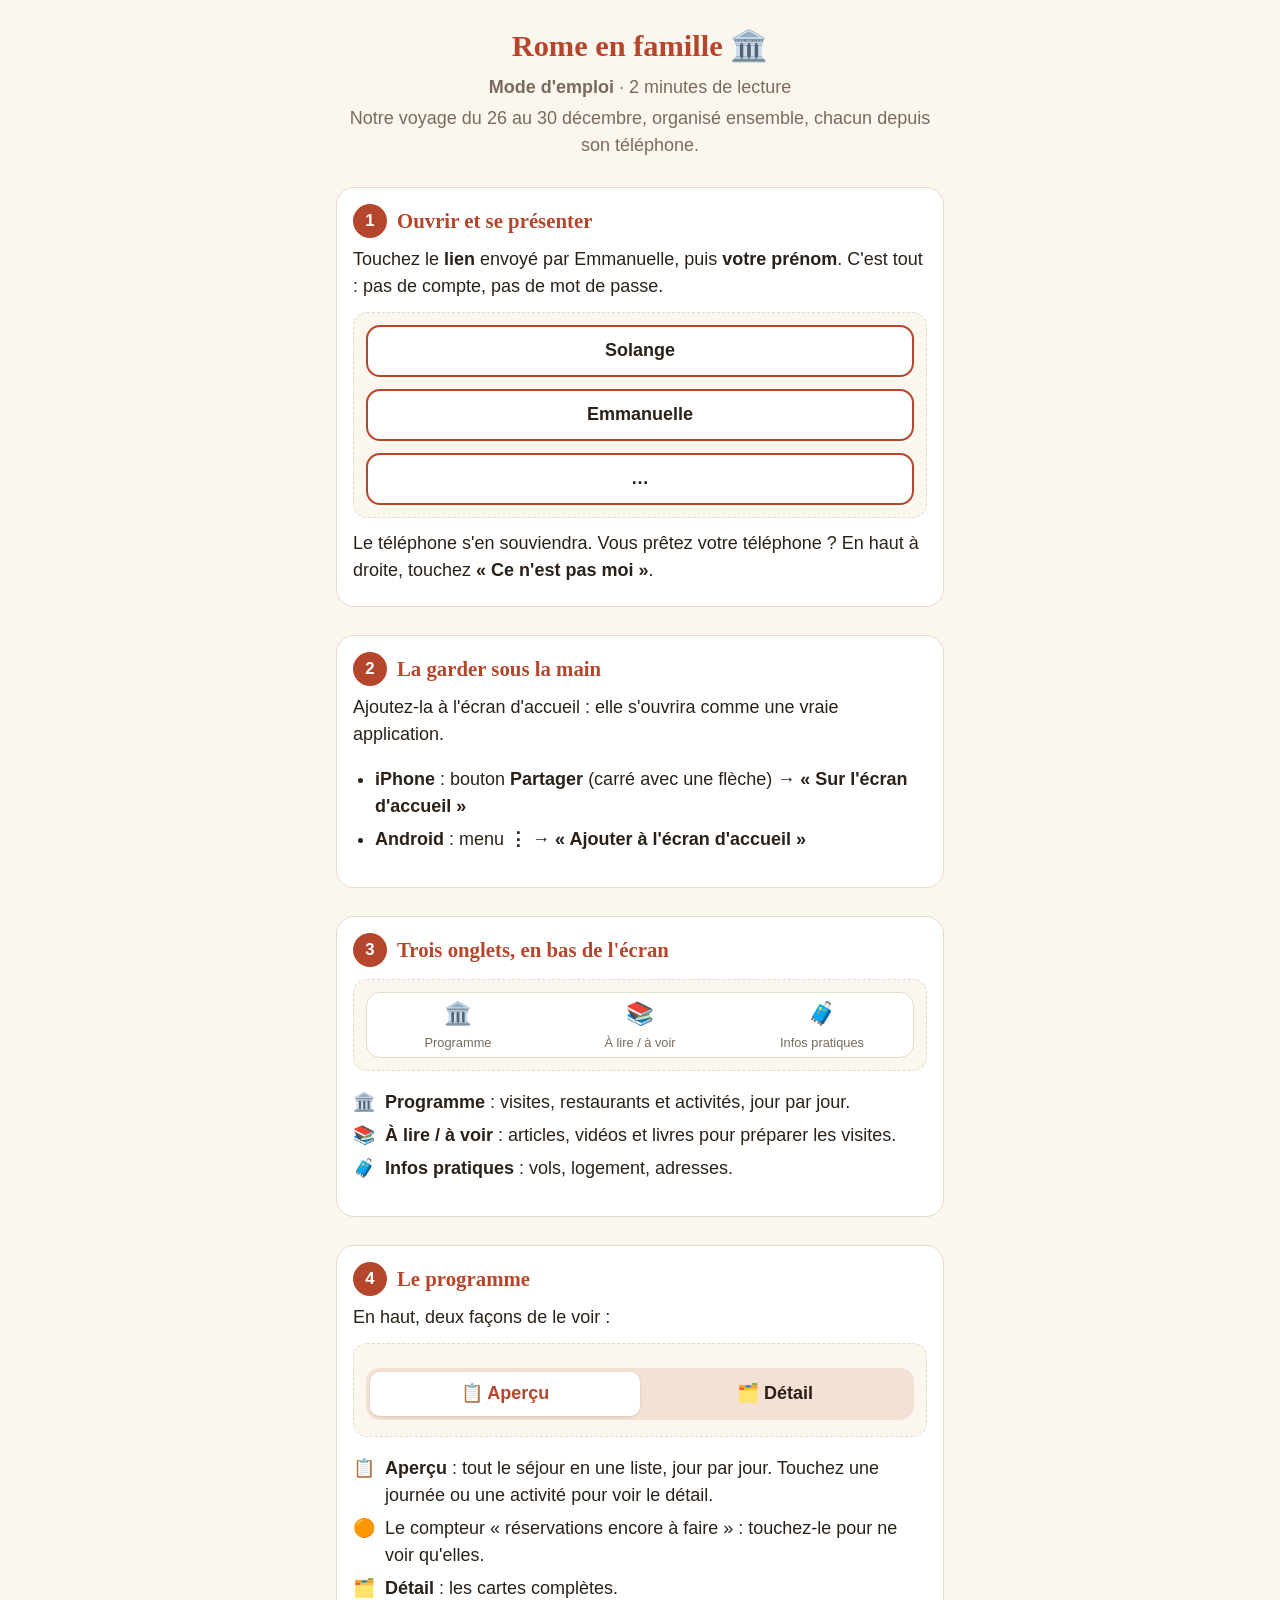
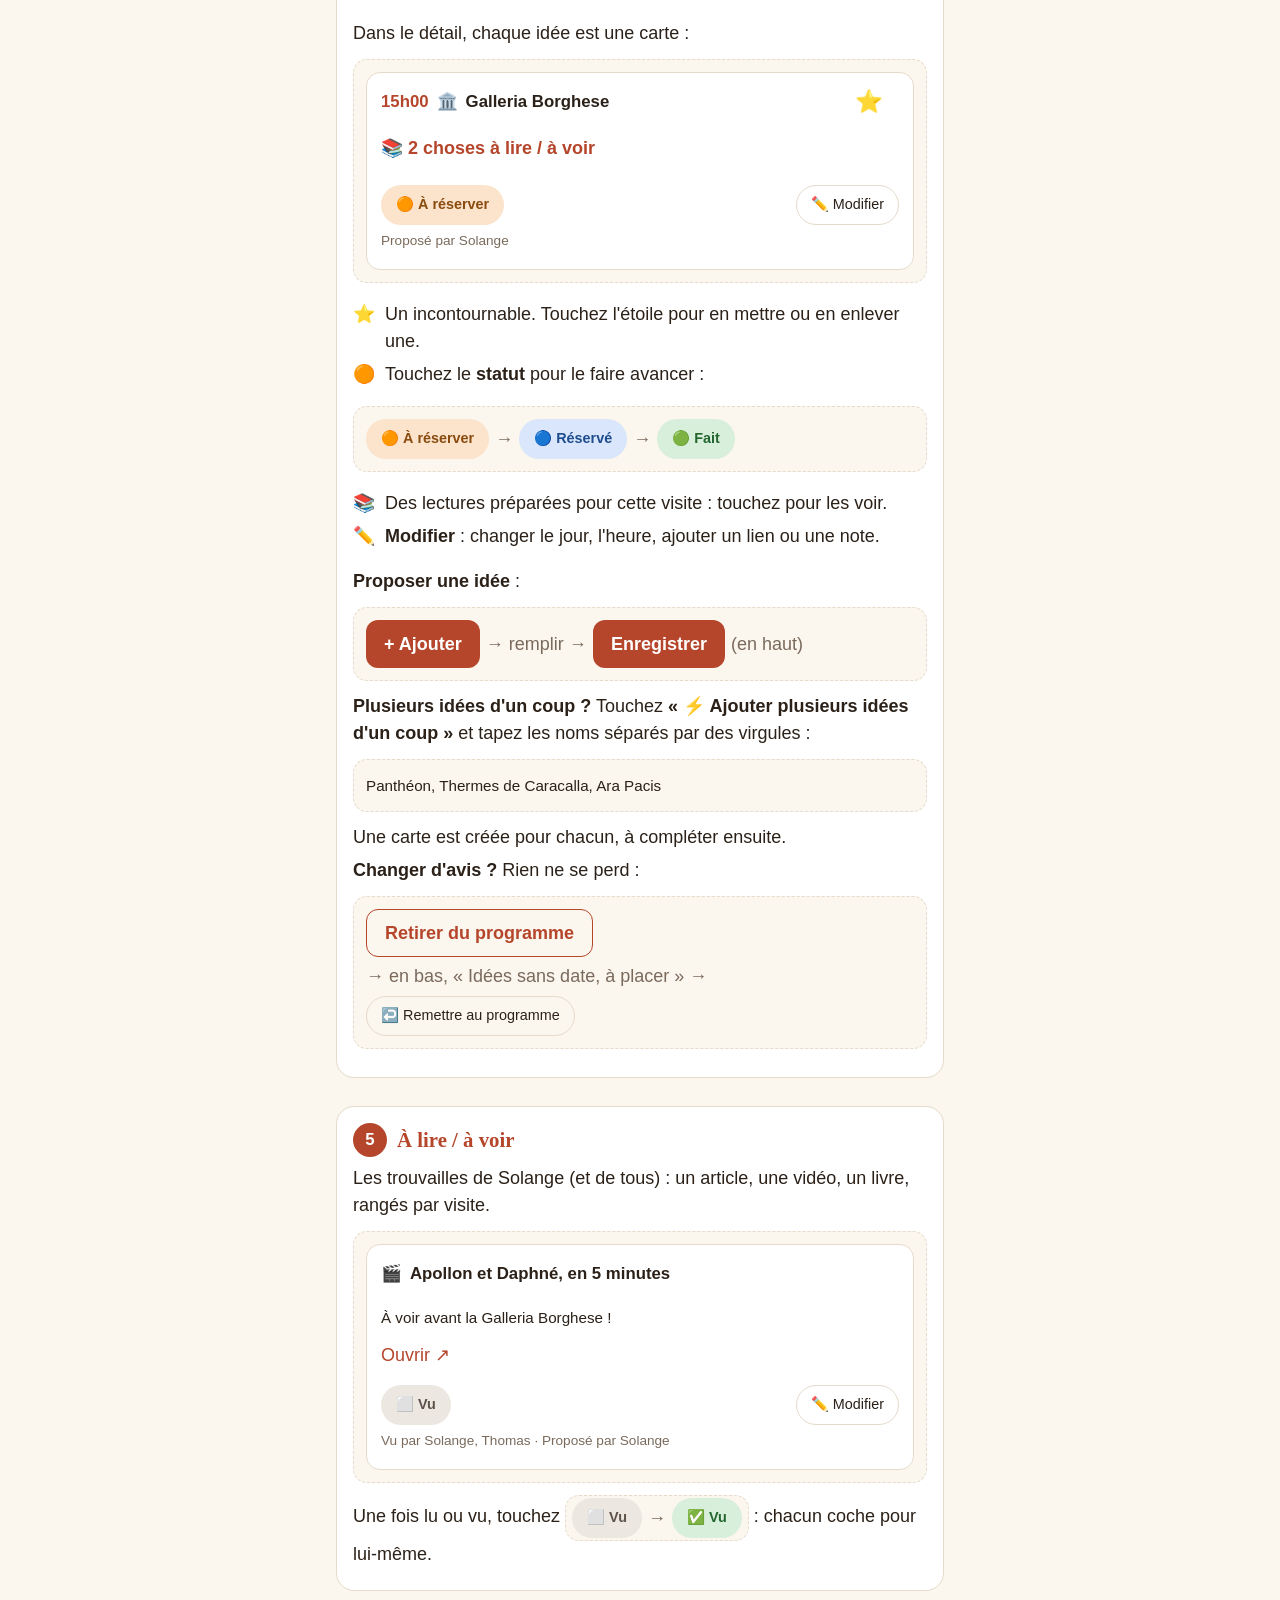
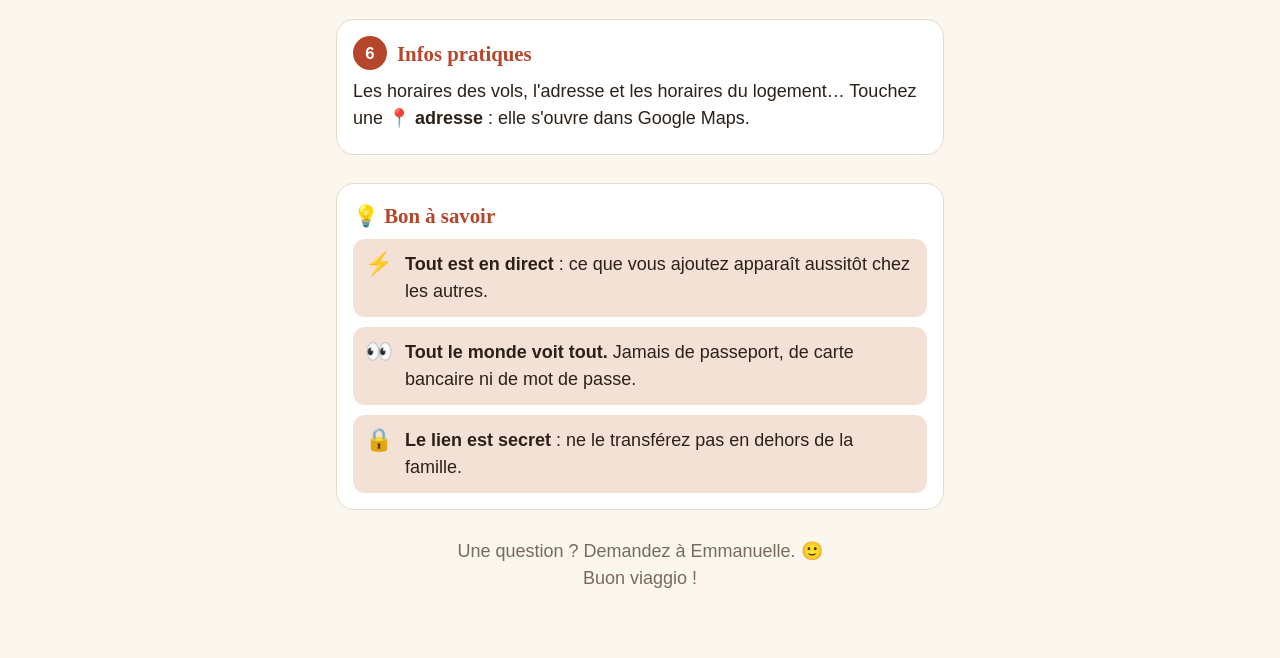
==== guide.html @ 1a5257e3 "Programme : vue « Aperçu du séjour » avec compteur de réservations et accès direct au détail Co-Auth" ====
<!doctype html>
<html lang="fr">
<head>
  <meta charset="utf-8">
  <meta name="viewport" content="width=device-width, initial-scale=1">
  <title>Rome en famille · Mode d'emploi</title>
  <link rel="icon" type="image/png" sizes="32x32" href="favicon-32.png">
  <link rel="stylesheet" href="style.css?v=14">
  <style>
    /* Mise en page propre au mode d'emploi (les cartes et boutons reprennent le style de l'application) */
    .guide {
      max-width: 640px;
      margin: 0 auto;
      padding: 24px 16px 48px;
    }

    .guide-titre {
      text-align: center;
      margin-bottom: 8px;
    }

    .guide-titre h1 {
      margin: 0;
      font-size: 1.9rem;
    }

    .guide-titre p {
      margin: 4px 0;
      color: var(--discret);
    }

    .etape {
      margin-top: 28px;
      padding: 16px;
      border-radius: 18px;
      background: var(--carte);
      border: 1px solid var(--trait);
      break-inside: avoid;
    }

    .etape h2 {
      display: flex;
      align-items: center;
      gap: 10px;
      margin: 0 0 8px;
      font-size: 1.3rem;
    }

    .numero {
      display: inline-flex;
      align-items: center;
      justify-content: center;
      flex: none;
      width: 34px;
      height: 34px;
      border-radius: 50%;
      background: var(--accent);
      color: #fff;
      font-family: -apple-system, BlinkMacSystemFont, "Segoe UI", Roboto, sans-serif;
      font-size: 1.05rem;
    }

    .etape p,
    .etape li {
      margin: 6px 0;
    }

    .etape ul,
    .etape ol {
      padding-left: 22px;
    }

    /* Maquettes : de vrais éléments de l'application, figés */
    .maquette {
      margin: 12px 0;
      padding: 12px;
      border-radius: 14px;
      background: var(--fond);
      border: 1px dashed var(--trait);
      pointer-events: none;
    }

    .maquette .carte {
      margin: 0;
    }

    .maquette .statut,
    .maquette .bouton-modifier,
    .maquette .bouton-principal,
    .maquette .bouton-secondaire,
    .maquette .bouton-danger {
      display: inline-flex;
      align-items: center;
    }

    .maquette .onglets {
      position: static !important;
      border: 1px solid var(--trait);
      border-radius: 14px;
      overflow: hidden;
      padding-bottom: 0;
    }

    .maquette .onglets span[data-onglet] {
      flex: 1;
      display: flex;
      flex-direction: column;
      align-items: center;
      justify-content: center;
      gap: 2px;
      min-height: 64px;
      color: var(--discret);
      font-size: 0.8rem;
      text-align: center;
    }

    .maquette .onglets span[data-onglet] b {
      font-size: 1.4rem;
      font-weight: normal;
    }

    .maquette .boutons-voyageurs {
      margin-top: 0;
    }

    .maquette .boutons-voyageurs span {
      display: flex;
      align-items: center;
      justify-content: center;
      min-height: 52px;
      border: 2px solid var(--accent);
      border-radius: 14px;
      background: var(--carte);
      font-weight: 600;
    }

    .suite {
      display: flex;
      flex-wrap: wrap;
      align-items: center;
      gap: 6px;
    }

    .fleche {
      color: var(--discret);
    }

    .legende {
      list-style: none;
      padding: 0 !important;
    }

    .legende li {
      display: flex;
      gap: 10px;
      align-items: baseline;
    }

    .repere {
      flex: none;
      font-weight: 700;
      color: var(--accent);
    }

    .regles {
      display: grid;
      gap: 10px;
      margin-top: 8px;
    }

    .regle {
      display: flex;
      gap: 12px;
      align-items: flex-start;
      padding: 12px;
      border-radius: 12px;
      background: var(--accent-doux);
    }

    .regle b:first-child {
      font-size: 1.4rem;
      line-height: 1.2;
    }

    .regle p {
      margin: 0;
    }

    .fin {
      margin-top: 28px;
      text-align: center;
      color: var(--discret);
    }

    @media print {
      body {
        font-size: 13pt;
      }

      .guide {
        padding-top: 0;
      }

      .etape {
        margin-top: 16px;
      }
    }
  </style>
</head>
<body>
  <main class="guide">

    <div class="guide-titre">
      <h1>Rome en famille 🏛️</h1>
      <p><strong>Mode d'emploi</strong> · 2 minutes de lecture</p>
      <p>Notre voyage du 26 au 30 décembre, organisé ensemble, chacun depuis son téléphone.</p>
    </div>

    <section class="etape">
      <h2><span class="numero">1</span> Ouvrir et se présenter</h2>
      <p>Touchez le <strong>lien</strong> envoyé par Emmanuelle, puis <strong>votre prénom</strong>. C'est tout : pas de compte, pas de mot de passe.</p>
      <div class="maquette">
        <div class="boutons-voyageurs">
          <span>Solange</span>
          <span>Emmanuelle</span>
          <span>…</span>
        </div>
      </div>
      <p>Le téléphone s'en souviendra. Vous prêtez votre téléphone ? En haut à droite, touchez <strong>« Ce n'est pas moi »</strong>.</p>
    </section>

    <section class="etape">
      <h2><span class="numero">2</span> La garder sous la main</h2>
      <p>Ajoutez-la à l'écran d'accueil : elle s'ouvrira comme une vraie application.</p>
      <ul>
        <li><strong>iPhone</strong> : bouton <strong>Partager</strong> (carré avec une flèche) → <strong>« Sur l'écran d'accueil »</strong></li>
        <li><strong>Android</strong> : menu <strong>⋮</strong> → <strong>« Ajouter à l'écran d'accueil »</strong></li>
      </ul>
    </section>

    <section class="etape">
      <h2><span class="numero">3</span> Trois onglets, en bas de l'écran</h2>
      <div class="maquette">
        <nav class="onglets">
          <span data-onglet><b>🏛️</b>Programme</span>
          <span data-onglet><b>📚</b>À lire / à voir</span>
          <span data-onglet><b>🧳</b>Infos pratiques</span>
        </nav>
      </div>
      <ul class="legende">
        <li><span class="repere">🏛️</span><span><strong>Programme</strong> : visites, restaurants et activités, jour par jour.</span></li>
        <li><span class="repere">📚</span><span><strong>À lire / à voir</strong> : articles, vidéos et livres pour préparer les visites.</span></li>
        <li><span class="repere">🧳</span><span><strong>Infos pratiques</strong> : vols, logement, adresses.</span></li>
      </ul>
    </section>

    <section class="etape">
      <h2><span class="numero">4</span> Le programme</h2>
      <p>En haut, deux façons de le voir :</p>
      <div class="maquette">
        <div class="vues"><button type="button" aria-pressed="true">📋 Aperçu</button><button type="button">🗂️ Détail</button></div>
      </div>
      <ul class="legende">
        <li><span class="repere">📋</span><span><strong>Aperçu</strong> : tout le séjour en une liste, jour par jour. Touchez une journée ou une activité pour voir le détail.</span></li>
        <li><span class="repere">🟠</span><span>Le compteur « réservations encore à faire » : touchez-le pour ne voir qu'elles.</span></li>
        <li><span class="repere">🗂️</span><span><strong>Détail</strong> : les cartes complètes.</span></li>
      </ul>
      <p>Dans le détail, chaque idée est une carte :</p>
      <div class="maquette">
        <article class="carte">
          <div class="carte-haut">
            <span class="carte-titre"><span class="heure">15h00</span><span class="icone">🏛️</span><span>Galleria Borghese</span></span>
            <span class="etoile active">⭐</span>
          </div>
          <span class="lien-ressources">📚 2 choses à lire / à voir</span>
          <div class="carte-bas">
            <span class="statut statut-a_reserver">🟠 À réserver</span>
            <span class="bouton-modifier">✏️ Modifier</span>
          </div>
          <p class="discret auteur">Proposé par Solange</p>
        </article>
      </div>
      <ul class="legende">
        <li><span class="repere">⭐</span><span>Un incontournable. Touchez l'étoile pour en mettre ou en enlever une.</span></li>
        <li><span class="repere">🟠</span><span>Touchez le <strong>statut</strong> pour le faire avancer :</span></li>
      </ul>
      <div class="maquette suite">
        <span class="statut statut-a_reserver">🟠 À réserver</span><span class="fleche">→</span>
        <span class="statut statut-reserve">🔵 Réservé</span><span class="fleche">→</span>
        <span class="statut statut-fait">🟢 Fait</span>
      </div>
      <ul class="legende">
        <li><span class="repere">📚</span><span>Des lectures préparées pour cette visite : touchez pour les voir.</span></li>
        <li><span class="repere">✏️</span><span><strong>Modifier</strong> : changer le jour, l'heure, ajouter un lien ou une note.</span></li>
      </ul>

      <p><strong>Proposer une idée</strong> :</p>
      <div class="maquette suite">
        <span class="bouton-principal">+ Ajouter</span><span class="fleche">→ remplir →</span>
        <span class="bouton-principal">Enregistrer</span><span class="fleche">(en haut)</span>
      </div>

      <p><strong>Plusieurs idées d'un coup ?</strong> Touchez <strong>« ⚡ Ajouter plusieurs idées d'un coup »</strong> et tapez les noms séparés par des virgules :</p>
      <div class="maquette">
        <span class="note">Panthéon, Thermes de Caracalla, Ara Pacis</span>
      </div>
      <p>Une carte est créée pour chacun, à compléter ensuite.</p>

      <p><strong>Changer d'avis ?</strong> Rien ne se perd :</p>
      <div class="maquette suite">
        <span class="bouton-danger">Retirer du programme</span><span class="fleche">→ en bas, « Idées sans date, à placer » →</span>
        <span class="bouton-modifier">↩️ Remettre au programme</span>
      </div>
    </section>

    <section class="etape">
      <h2><span class="numero">5</span> À lire / à voir</h2>
      <p>Les trouvailles de Solange (et de tous) : un article, une vidéo, un livre, rangés par visite.</p>
      <div class="maquette">
        <article class="carte">
          <div class="carte-haut">
            <span class="carte-titre"><span class="icone">🎬</span><span>Apollon et Daphné, en 5 minutes</span></span>
          </div>
          <p class="note">À voir avant la Galleria Borghese !</p>
          <span class="lien-externe">Ouvrir ↗</span>
          <div class="carte-bas">
            <span class="statut statut-libre">⬜ Vu</span>
            <span class="bouton-modifier">✏️ Modifier</span>
          </div>
          <p class="discret auteur">Vu par Solange, Thomas · Proposé par Solange</p>
        </article>
      </div>
      <p>Une fois lu ou vu, touchez <span class="maquette suite" style="display:inline-flex;margin:0;padding:2px 6px"><span class="statut statut-libre">⬜ Vu</span><span class="fleche">→</span><span class="statut statut-fait">✅ Vu</span></span> : chacun coche pour lui-même.</p>
    </section>

    <section class="etape">
      <h2><span class="numero">6</span> Infos pratiques</h2>
      <p>Les horaires des vols, l'adresse et les horaires du logement… Touchez une <strong>📍 adresse</strong> : elle s'ouvre dans Google Maps.</p>
    </section>

    <section class="etape">
      <h2>💡 Bon à savoir</h2>
      <div class="regles">
        <div class="regle"><b>⚡</b><p><strong>Tout est en direct</strong> : ce que vous ajoutez apparaît aussitôt chez les autres.</p></div>
        <div class="regle"><b>👀</b><p><strong>Tout le monde voit tout.</strong> Jamais de passeport, de carte bancaire ni de mot de passe.</p></div>
        <div class="regle"><b>🔒</b><p><strong>Le lien est secret</strong> : ne le transférez pas en dehors de la famille.</p></div>
      </div>
    </section>

    <p class="fin">Une question ? Demandez à Emmanuelle. 🙂<br>Buon viaggio !</p>
  </main>
</body>
</html>
---- style.css ----
:root {
  --fond: #fbf6ee;
  --carte: #ffffff;
  --texte: #2b2118;
  --accent: #b5462b;
  --accent-doux: #f4e1d6;
  --discret: #7a6a5c;
  --trait: #e6dacb;
  --barre: 72px;
}

@media (prefers-color-scheme: dark) {
  :root {
    --fond: #1d1814;
    --carte: #2a231d;
    --texte: #f2e9dd;
    --accent: #e0805f;
    --accent-doux: #43281e;
    --discret: #b3a392;
    --trait: #3d332b;
  }
}

* {
  box-sizing: border-box;
}

[hidden] {
  display: none !important;
}

body {
  margin: 0;
  background: var(--fond);
  color: var(--texte);
  font-family: -apple-system, BlinkMacSystemFont, "Segoe UI", Roboto, sans-serif;
  font-size: 18px;
  line-height: 1.5;
}

h1,
h2,
.titre {
  font-family: Georgia, "Times New Roman", serif;
  color: var(--accent);
}

button {
  font: inherit;
  color: inherit;
  cursor: pointer;
}

/* --- Écrans plein écran : lien incomplet, « Qui êtes-vous ? » --- */

.ecran-plein {
  max-width: 420px;
  margin: 0 auto;
  padding: 64px 16px;
  text-align: center;
}

.ecran-plein h1 {
  font-size: 2rem;
}

.ecran-plein p {
  font-size: 1.2rem;
}

.ecran-plein .aide {
  color: var(--discret);
  font-size: 0.95rem;
}

.boutons-voyageurs {
  display: grid;
  gap: 12px;
  margin-top: 24px;
}

.boutons-voyageurs button {
  min-height: 60px;
  border: 2px solid var(--accent);
  border-radius: 14px;
  background: var(--carte);
  font-size: 1.25rem;
  font-weight: 600;
}

.boutons-voyageurs button:active {
  background: var(--accent-doux);
}

/* --- En-tête --- */

.entete {
  display: flex;
  justify-content: space-between;
  align-items: center;
  gap: 12px;
  padding: 12px 16px;
  padding-top: max(12px, env(safe-area-inset-top));
  border-bottom: 1px solid var(--trait);
}

.entete p {
  margin: 0;
}

.titre {
  font-size: 1.25rem;
  font-weight: bold;
  white-space: nowrap;
}

.dates {
  color: var(--discret);
  font-size: 0.9rem;
}

.moi {
  text-align: right;
  font-size: 0.95rem;
}

.lien {
  min-height: 32px;
  padding: 0;
  border: none;
  background: none;
  color: var(--discret);
  font-size: 0.85rem;
  text-decoration: underline;
}

/* --- Onglets : barre en bas sur téléphone --- */

.onglets {
  position: fixed;
  left: 0;
  right: 0;
  bottom: 0;
  display: flex;
  background: var(--carte);
  border-top: 1px solid var(--trait);
  padding-bottom: env(safe-area-inset-bottom);
  z-index: 10;
}

.onglets button {
  flex: 1;
  display: flex;
  flex-direction: column;
  align-items: center;
  justify-content: center;
  gap: 2px;
  min-height: var(--barre);
  padding: 6px 4px;
  border: none;
  background: none;
  color: var(--discret);
  font-size: 0.8rem;
  line-height: 1.2;
}

.onglets button span {
  font-size: 1.5rem;
}

.onglets button[aria-current="page"] {
  color: var(--accent);
  font-weight: 700;
  box-shadow: inset 0 3px 0 var(--accent);
}

main {
  max-width: 720px;
  margin: 0 auto;
  padding: 16px 16px calc(var(--barre) + 32px);
}

.rubrique h2 {
  margin-top: 8px;
}

.vide {
  color: var(--discret);
  font-style: italic;
}

/* --- Boutons communs --- */

.bouton-principal,
.bouton-secondaire,
.bouton-danger {
  min-height: 48px;
  padding: 0 18px;
  border-radius: 12px;
  font-weight: 600;
}

.bouton-principal {
  border: none;
  background: var(--accent);
  color: #fff;
}

.bouton-secondaire {
  border: 1px solid var(--trait);
  background: var(--carte);
}

.bouton-danger {
  border: 1px solid var(--accent);
  background: none;
  color: var(--accent);
}

.etat.ok {
  padding: 12px;
  border-radius: 12px;
  background: #d8efdc;
  color: #23662f;
  font-weight: 600;
}

@media (prefers-color-scheme: dark) {
  .etat.ok { background: #1f3d25; color: #a4dcae; }
}

.etat.erreur {
  padding: 12px;
  border-radius: 12px;
  background: var(--accent-doux);
  color: var(--accent);
  font-weight: 600;
}

.discret {
  color: var(--discret);
  font-size: 0.85rem;
}

/* --- Programme --- */

.titre-rubrique {
  display: flex;
  justify-content: space-between;
  align-items: center;
  gap: 12px;
}

.titre-jour {
  margin: 28px 0 10px;
  font-size: 1.05rem;
  color: var(--texte);
  border-bottom: 2px solid var(--accent-doux);
  padding-bottom: 4px;
}

.carte {
  margin-bottom: 12px;
  padding: 12px 14px;
  border: 1px solid var(--trait);
  border-radius: 14px;
  background: var(--carte);
}

.carte.non-affectee {
  border-style: dashed;
  background: transparent;
}

.aide-fiche:empty {
  display: none;
}

.aide-fiche {
  margin: 0;
  padding: 10px 12px;
  border-radius: 10px;
  background: var(--accent-doux);
  font-size: 0.95rem;
}

.carte.faite {
  opacity: 0.65;
}

.carte-haut {
  display: flex;
  align-items: flex-start;
  gap: 8px;
}

.carte-titre {
  flex: 1;
  display: flex;
  gap: 8px;
  min-height: 44px;
  padding: 4px 0;
  border: none;
  background: none;
  text-align: left;
  font-weight: 700;
  font-size: 1.05rem;
}

.carte-titre .heure {
  flex: none;
  color: var(--accent);
}

.etoile {
  width: 44px;
  height: 44px;
  flex: none;
  border: none;
  background: none;
  font-size: 1.4rem;
  color: var(--discret);
}

.details {
  margin: 0;
  font-weight: 600;
  color: var(--accent);
}

.note {
  margin: 4px 0 0;
  font-size: 0.95rem;
  white-space: pre-line;
}

.lien-ressources {
  display: block;
  margin-top: 6px;
  min-height: 40px;
  padding: 0;
  border: none;
  background: none;
  color: var(--accent);
  font-weight: 600;
  text-align: left;
}

.lien-externe {
  display: block;
  width: fit-content;
  margin-top: 6px;
  padding: 6px 0;
  color: var(--accent);
}

.carte-bas {
  display: flex;
  flex-wrap: wrap;
  align-items: center;
  justify-content: space-between;
  gap: 8px;
  margin-top: 10px;
}

.bouton-modifier {
  min-height: 40px;
  padding: 0 14px;
  border: 1px solid var(--trait);
  border-radius: 20px;
  background: none;
  font-size: 0.9rem;
}

.auteur {
  margin: 6px 0 0;
}

.statut {
  min-height: 40px;
  padding: 0 14px;
  border-radius: 20px;
  border: 1px solid transparent;
  font-size: 0.9rem;
  font-weight: 600;
}

.statut-a_reserver { background: #fbe3cc; color: #8a4b0f; }
.statut-reserve { background: #d9e6fb; color: #1f4c8f; }
.statut-libre { background: #ece7e1; color: #5d5148; }
.statut-fait { background: #d8efdc; color: #23662f; }

@media (prefers-color-scheme: dark) {
  .statut-a_reserver { background: #4a3017; color: #f6c48f; }
  .statut-reserve { background: #1f3352; color: #a9c6f5; }
  .statut-libre { background: #3a332d; color: #d8cdc1; }
  .statut-fait { background: #1f3d25; color: #a4dcae; }
}

/* --- Programme : Aperçu / Détail --- */

.vues {
  display: flex;
  margin: 12px 0 4px;
  padding: 4px;
  border-radius: 14px;
  background: var(--accent-doux);
}

.vues button {
  flex: 1;
  min-height: 44px;
  border: none;
  border-radius: 10px;
  background: none;
  color: var(--texte);
  font-weight: 600;
}

.vues button[aria-pressed="true"] {
  background: var(--carte);
  color: var(--accent);
  box-shadow: 0 1px 3px rgb(0 0 0 / 0.12);
}

.compteur {
  display: block;
  width: 100%;
  min-height: 48px;
  margin: 12px 0 4px;
  padding: 0 14px;
  border: none;
  border-radius: 12px;
  background: #fbe3cc;
  color: #8a4b0f;
  font-weight: 700;
  text-align: left;
}

.compteur:disabled {
  background: #d8efdc;
  color: #23662f;
}

.compteur.actif {
  background: var(--carte);
  border: 1px solid var(--trait);
  color: var(--texte);
}

@media (prefers-color-scheme: dark) {
  .compteur { background: #4a3017; color: #f6c48f; }
  .compteur:disabled { background: #1f3d25; color: #a4dcae; }
}

.jour-apercu {
  margin-top: 18px;
}

.titre-apercu {
  display: flex;
  justify-content: space-between;
  align-items: center;
  width: 100%;
  min-height: 44px;
  padding: 0 4px;
  border: none;
  border-bottom: 2px solid var(--accent-doux);
  background: none;
  font-weight: 700;
  font-size: 1.05rem;
  text-align: left;
}

.titre-apercu .fleche {
  color: var(--accent);
  font-size: 1.4rem;
}

.titre-apercu.sans-date {
  margin-top: 24px;
  color: var(--discret);
  border-bottom: 1px dashed var(--trait);
}

.liste-apercu {
  list-style: none;
  margin: 4px 0 0;
  padding: 0;
}

.ligne-apercu {
  display: flex;
  align-items: baseline;
  gap: 10px;
  width: 100%;
  min-height: 40px;
  padding: 6px 4px;
  border: none;
  background: none;
  text-align: left;
  font-size: 1rem;
}

.ligne-apercu.faite {
  opacity: 0.5;
}

.heure-apercu {
  flex: none;
  width: 3.2em;
  color: var(--accent);
  font-weight: 600;
  font-variant-numeric: tabular-nums;
}

.nom-apercu {
  flex: 1;
}

.reperes-apercu {
  flex: none;
}

.titre-jour,
.carte {
  scroll-margin-top: 80px;
}

.carte.surlignee {
  animation: surligner 2s ease-out;
}

@keyframes surligner {
  0%, 40% { box-shadow: 0 0 0 3px var(--accent); }
  100% { box-shadow: 0 0 0 3px transparent; }
}

/* --- Fiche (formulaire) --- */

.fiche {
  overflow-y: auto;
  overscroll-behavior: contain;
  width: min(560px, calc(100% - 16px));
  max-height: calc(100% - 32px);
  padding: 0;
  border: none;
  border-radius: 18px;
  background: var(--fond);
  color: var(--texte);
}

.fiche::backdrop {
  background: rgb(0 0 0 / 0.45);
}

.fiche form {
  display: grid;
  gap: 14px;
  padding: 20px 16px;
}

.fiche h2 {
  margin: 0;
}

/* En-tête collant : Annuler / titre / Enregistrer toujours visibles, même clavier ouvert */
.fiche-entete {
  position: sticky;
  top: 0;
  z-index: 1;
  display: flex;
  align-items: center;
  gap: 8px;
  margin: -20px -16px 0;
  padding: 10px 16px;
  padding-top: max(10px, env(safe-area-inset-top));
  background: var(--fond);
  border-bottom: 1px solid var(--trait);
}

.fiche-entete h2 {
  flex: 1;
  font-size: 1rem;
  line-height: 1.2;
  text-align: center;
  outline: none;
}

.fiche-entete button {
  padding: 0 14px;
}

/* Sur téléphone, le formulaire occupe tout l'écran (comme une appli) */
@media (max-width: 767px) {
  .fiche {
    width: 100%;
    max-width: 100%;
    height: 100%;
    max-height: 100%;
    margin: 0;
    border-radius: 0;
  }

  .fiche form {
    padding-bottom: max(32px, env(safe-area-inset-bottom));
  }
}

.fiche label {
  display: grid;
  gap: 4px;
  font-weight: 600;
  font-size: 0.95rem;
}

.fiche input[type="text"],
.fiche input[type="url"],
.fiche input[type="time"],
.fiche select,
.fiche textarea {
  font: inherit;
  font-weight: normal;
  min-height: 48px;
  width: 100%;
  padding: 8px 12px;
  border: 1px solid var(--trait);
  border-radius: 10px;
  background: var(--carte);
  color: var(--texte);
}

.fiche fieldset {
  margin: 0;
  padding: 0;
  border: none;
}

.fiche legend {
  margin-bottom: 4px;
  font-weight: 600;
  font-size: 0.95rem;
}

.choix-type {
  display: flex;
  flex-wrap: wrap;
  gap: 8px;
}

.choix-type label {
  display: block;
}

.choix-type input {
  position: absolute;
  opacity: 0;
}

.choix-type span {
  display: inline-flex;
  align-items: center;
  min-height: 44px;
  padding: 0 14px;
  border: 1px solid var(--trait);
  border-radius: 22px;
  background: var(--carte);
  font-weight: normal;
}

.choix-type input:checked + span {
  border-color: var(--accent);
  background: var(--accent-doux);
  font-weight: 700;
}

.choix-type input:focus-visible + span {
  outline: 2px solid var(--accent);
}

.deux-colonnes {
  display: grid;
  grid-template-columns: 1fr 1fr;
  gap: 12px;
}

.fiche label.case {
  display: flex;
  align-items: center;
  gap: 10px;
  min-height: 44px;
}

.case input {
  width: 22px;
  height: 22px;
}

.actions {
  display: flex;
  gap: 8px;
  flex-wrap: wrap;
}

.actions .espace {
  flex: 1;
}

/* --- Ordinateur : onglets en haut --- */

@media (min-width: 768px) {
  .entete {
    max-width: 720px;
    margin: 0 auto;
    padding: 24px 16px 12px;
    border-bottom: none;
  }

  .onglets {
    position: sticky;
    top: 0;
    bottom: auto;
    justify-content: center;
    border-top: none;
    border-bottom: 1px solid var(--trait);
    padding-bottom: 0;
  }

  .onglets button {
    flex: 0 1 200px;
    flex-direction: row;
    gap: 8px;
    min-height: 56px;
    font-size: 1rem;
  }

  .onglets button span {
    font-size: 1.2rem;
  }

  .onglets button[aria-current="page"] {
    box-shadow: inset 0 -3px 0 var(--accent);
  }

  main {
    padding-bottom: 48px;
  }
}

/* --- Mode d'emploi dans l'application --- */

.fiche-guide {
  height: 90vh;
  display: none;
  flex-direction: column;
  overflow: hidden;
}

.fiche-guide[open] {
  display: flex;
}

.fiche-guide .fiche-entete {
  margin: 0;
}

.fiche-guide .place-bouton {
  width: 80px;
}

.fiche-guide iframe {
  flex: 1;
  width: 100%;
  border: none;
  background: var(--fond);
}

@media (max-width: 767px) {
  .fiche-guide {
    height: 100%;
  }
}
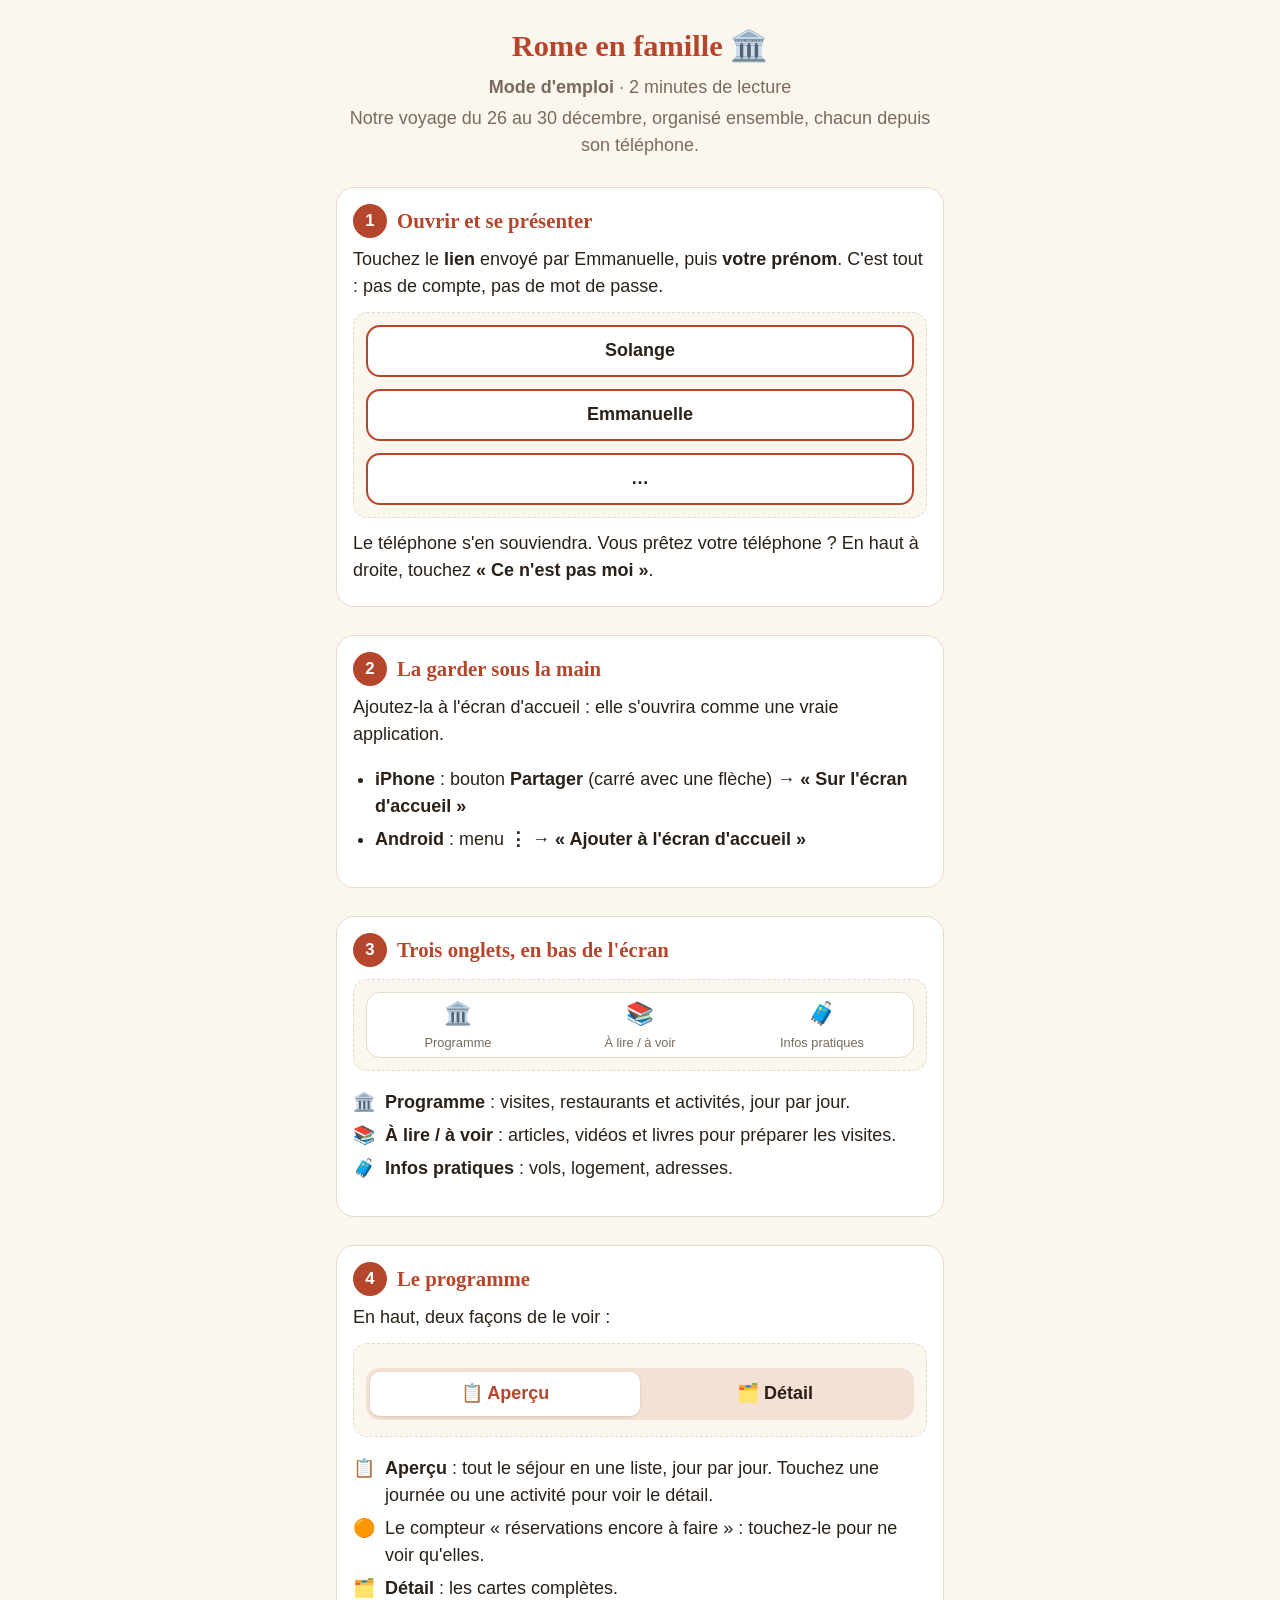
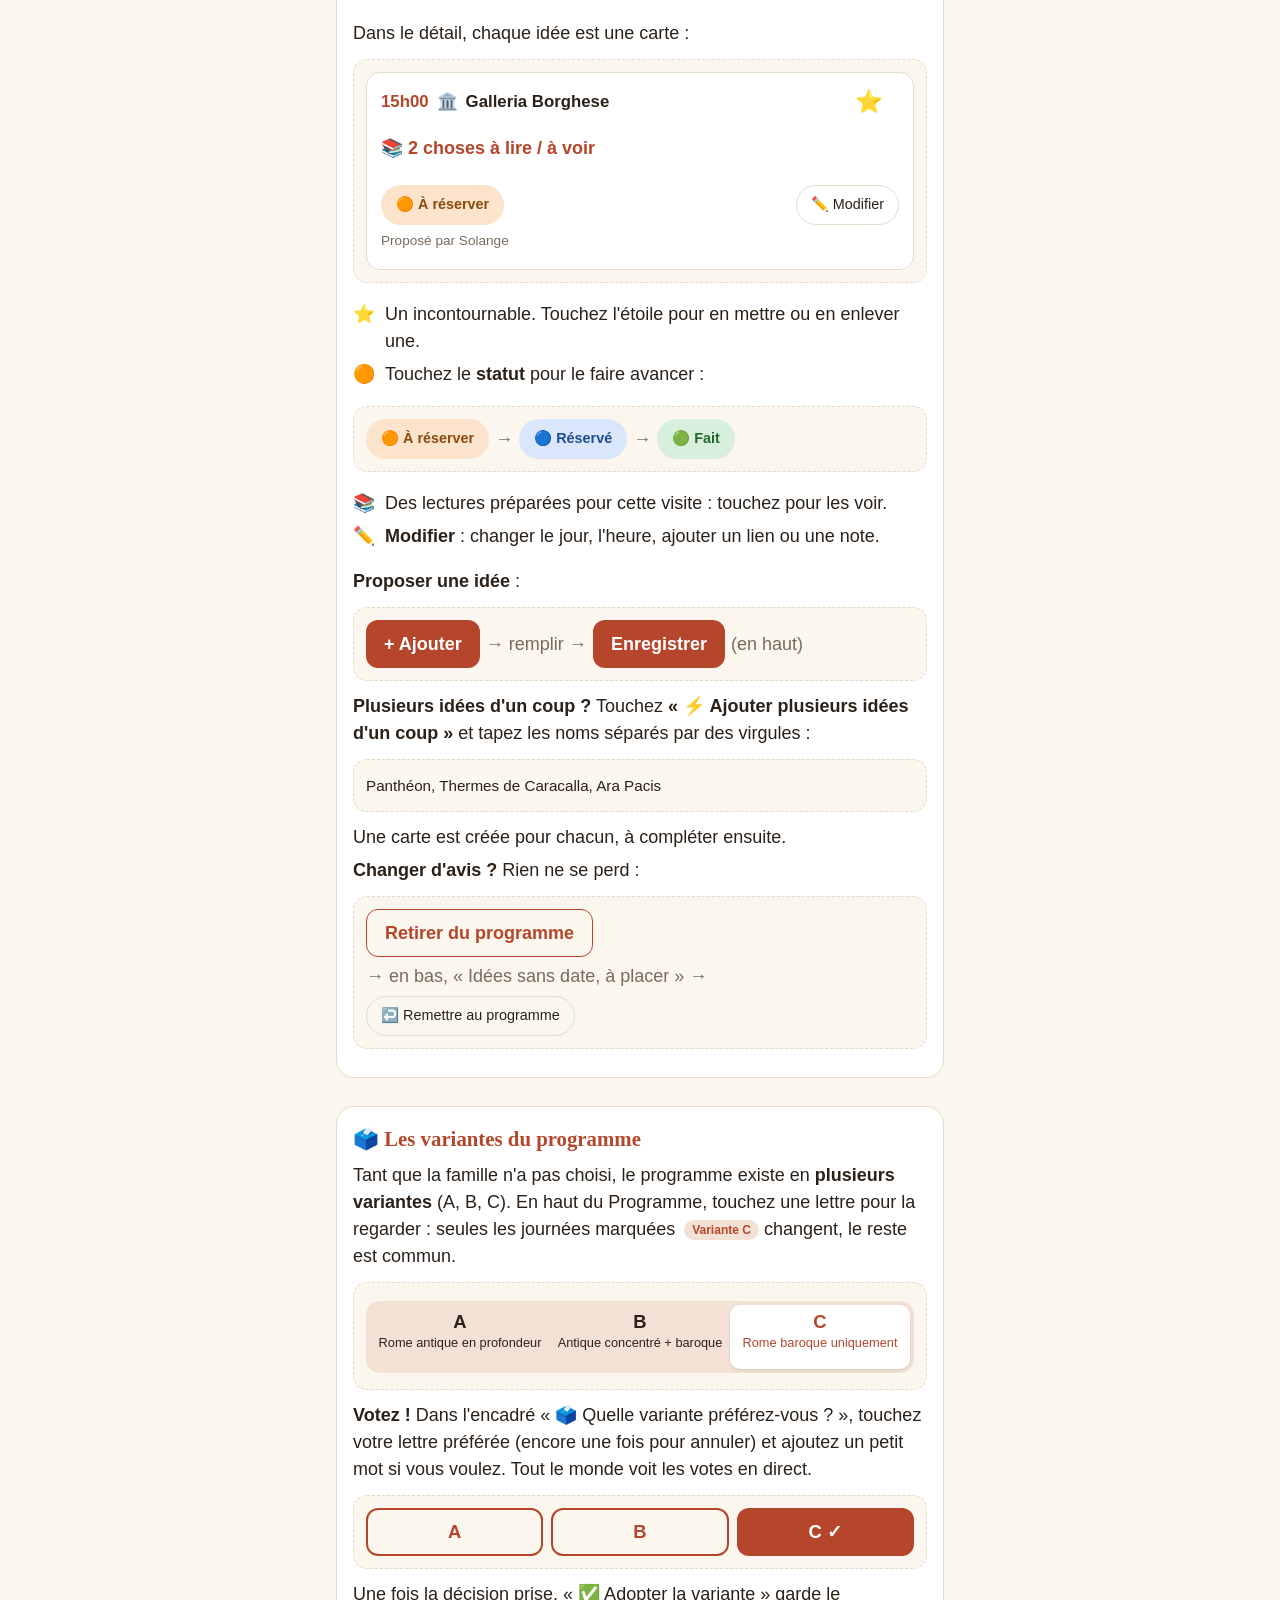
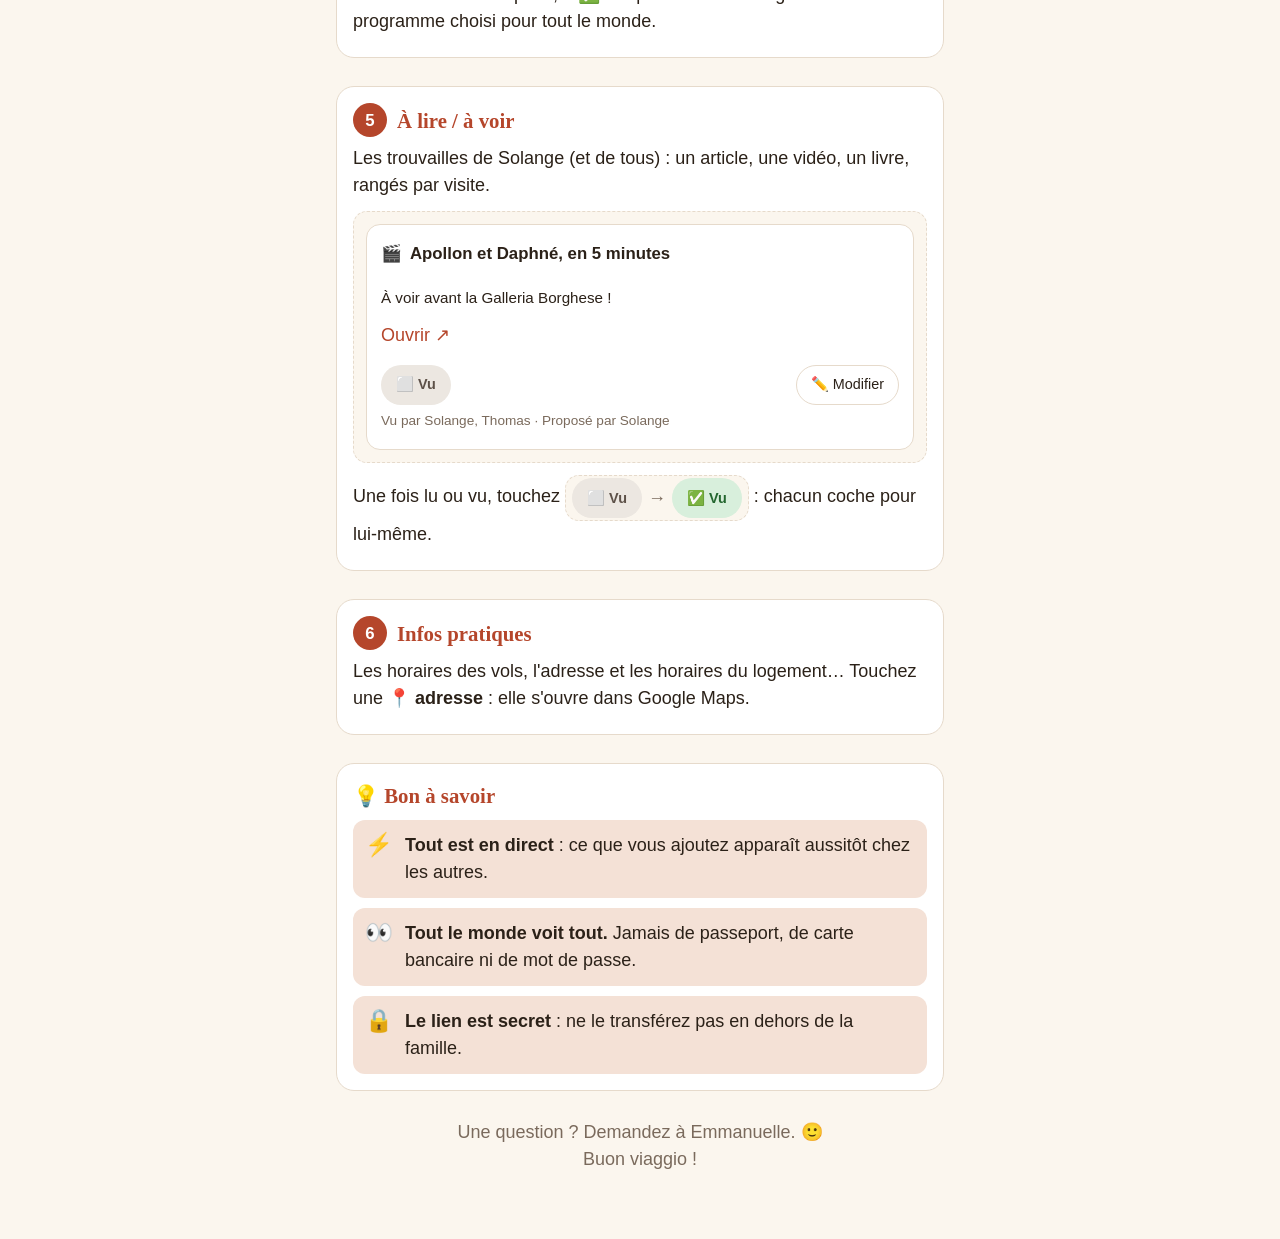
==== commit 37026b72: "Programme : vote de la famille pour une variante ; mode d'emploi mis à jour Co-Authored-By: Claude O" ====
--- a/guide.html
+++ b/guide.html
@@ -5,7 +5,7 @@
   <meta name="viewport" content="width=device-width, initial-scale=1">
   <title>Rome en famille · Mode d'emploi</title>
   <link rel="icon" type="image/png" sizes="32x32" href="favicon-32.png">
-  <link rel="stylesheet" href="style.css?v=14">
+  <link rel="stylesheet" href="style.css?v=20">
   <style>
     /* Mise en page propre au mode d'emploi (les cartes et boutons reprennent le style de l'application) */
     .guide {
@@ -117,6 +117,12 @@
     .maquette .onglets span[data-onglet] b {
       font-size: 1.4rem;
       font-weight: normal;
+    }
+
+    .maquette .bouton-vote {
+      display: inline-flex;
+      align-items: center;
+      justify-content: center;
     }
 
     .maquette .boutons-voyageurs {
@@ -314,6 +320,19 @@
     </section>
 
     <section class="etape">
+      <h2>🗳️ Les variantes du programme</h2>
+      <p>Tant que la famille n'a pas choisi, le programme existe en <strong>plusieurs variantes</strong> (A, B, C). En haut du Programme, touchez une lettre pour la regarder : seules les journées marquées <span class="etiquette-variante">Variante C</span> changent, le reste est commun.</p>
+      <div class="maquette">
+        <div class="vues variantes"><button type="button"><b>A</b><span>Rome antique en profondeur</span></button><button type="button"><b>B</b><span>Antique concentré + baroque</span></button><button type="button" aria-pressed="true"><b>C</b><span>Rome baroque uniquement</span></button></div>
+      </div>
+      <p><strong>Votez !</strong> Dans l'encadré « 🗳️ Quelle variante préférez-vous ? », touchez votre lettre préférée (encore une fois pour annuler) et ajoutez un petit mot si vous voulez. Tout le monde voit les votes en direct.</p>
+      <div class="maquette">
+        <div class="boutons-vote"><span class="bouton-vote">A</span><span class="bouton-vote">B</span><span class="bouton-vote choisi">C ✓</span></div>
+      </div>
+      <p>Une fois la décision prise, « ✅ Adopter la variante » garde le programme choisi pour tout le monde.</p>
+    </section>
+
+    <section class="etape">
       <h2><span class="numero">5</span> À lire / à voir</h2>
       <p>Les trouvailles de Solange (et de tous) : un article, une vidéo, un livre, rangés par visite.</p>
       <div class="maquette">
--- a/style.css
+++ b/style.css
@@ -451,6 +451,192 @@
 @media (prefers-color-scheme: dark) {
   .compteur { background: #4a3017; color: #f6c48f; }
   .compteur:disabled { background: #1f3d25; color: #a4dcae; }
+}
+
+/* --- Titres des journées --- */
+
+.titre-jour {
+  display: flex;
+  flex-wrap: wrap;
+  align-items: baseline;
+  column-gap: 8px;
+}
+
+.theme-jour {
+  display: block;
+  color: var(--texte);
+  font-family: Georgia, "Times New Roman", serif;
+  font-style: italic;
+  font-weight: normal;
+}
+
+.titre-jour .theme-jour {
+  flex-basis: 100%;
+  order: 2;
+}
+
+.modifier-titre {
+  min-height: 36px;
+  margin-left: auto;
+  padding: 0 6px;
+  border: none;
+  background: none;
+  color: var(--discret);
+  font-size: 0.85rem;
+  font-weight: normal;
+}
+
+.etiquette-variante {
+  display: inline-block;
+  margin-left: 4px;
+  padding: 1px 8px;
+  border-radius: 10px;
+  background: var(--accent-doux);
+  color: var(--accent);
+  font-family: -apple-system, BlinkMacSystemFont, "Segoe UI", Roboto, sans-serif;
+  font-size: 0.75rem;
+  font-style: normal;
+  font-weight: 700;
+  vertical-align: middle;
+}
+
+.legende-variantes {
+  margin: 14px 0 0;
+}
+
+.variantes {
+  margin-top: 6px;
+}
+
+.variantes button {
+  display: flex;
+  flex-direction: column;
+  align-items: center;
+  justify-content: flex-start;
+  gap: 2px;
+  min-height: 64px;
+  padding: 6px 4px;
+  font-size: 0.8rem;
+  font-weight: normal;
+  line-height: 1.2;
+}
+
+.variantes button b {
+  font-size: 1.15rem;
+}
+
+/* --- Vote pour une variante --- */
+
+.vote {
+  margin-top: 12px;
+  padding: 12px 14px;
+  border: 1px solid var(--trait);
+  border-radius: 14px;
+  background: var(--carte);
+}
+
+.titre-vote {
+  margin: 0 0 10px;
+  font-size: 1.05rem;
+  color: var(--texte);
+}
+
+.boutons-vote {
+  display: flex;
+  gap: 8px;
+}
+
+.bouton-vote {
+  flex: 1;
+  min-height: 48px;
+  border: 2px solid var(--accent);
+  border-radius: 12px;
+  background: none;
+  color: var(--accent);
+  font-size: 1.15rem;
+  font-weight: 700;
+}
+
+.bouton-vote.choisi {
+  background: var(--accent);
+  color: #fff;
+}
+
+.resultats-vote {
+  list-style: none;
+  margin: 14px 0 6px;
+  padding: 0;
+  display: grid;
+  gap: 8px;
+}
+
+.resultats-vote li {
+  display: grid;
+  grid-template-columns: 1.4em 70px 1fr;
+  align-items: center;
+  gap: 8px;
+  font-size: 0.95rem;
+}
+
+.lettre-vote {
+  color: var(--accent);
+}
+
+.barre-vote {
+  height: 10px;
+  border-radius: 5px;
+  background: var(--accent-doux);
+  overflow: hidden;
+}
+
+.remplissage-vote {
+  display: block;
+  height: 100%;
+  background: var(--accent);
+}
+
+.mots-vote {
+  list-style: none;
+  margin: 8px 0;
+  padding: 0;
+  font-size: 0.9rem;
+  font-style: italic;
+}
+
+.mots-vote li {
+  margin: 4px 0;
+}
+
+.mot-vote {
+  display: flex;
+  gap: 8px;
+  margin: 8px 0;
+}
+
+.mot-vote input {
+  flex: 1;
+  min-width: 0;
+  min-height: 44px;
+  padding: 0 10px;
+  border: 1px solid var(--trait);
+  border-radius: 10px;
+  background: var(--fond);
+  color: var(--texte);
+  font: inherit;
+  font-size: 0.95rem;
+}
+
+.mot-vote .bouton-secondaire {
+  min-height: 44px;
+}
+
+.adopter {
+  min-height: 36px;
+  padding: 0;
+}
+
+.date-apercu {
+  display: block;
 }
 
 .jour-apercu {
@@ -780,3 +966,10 @@
     height: 100%;
   }
 }
+
+.version {
+  margin-top: 40px;
+  text-align: center;
+  color: var(--discret);
+  font-size: 0.75rem;
+}
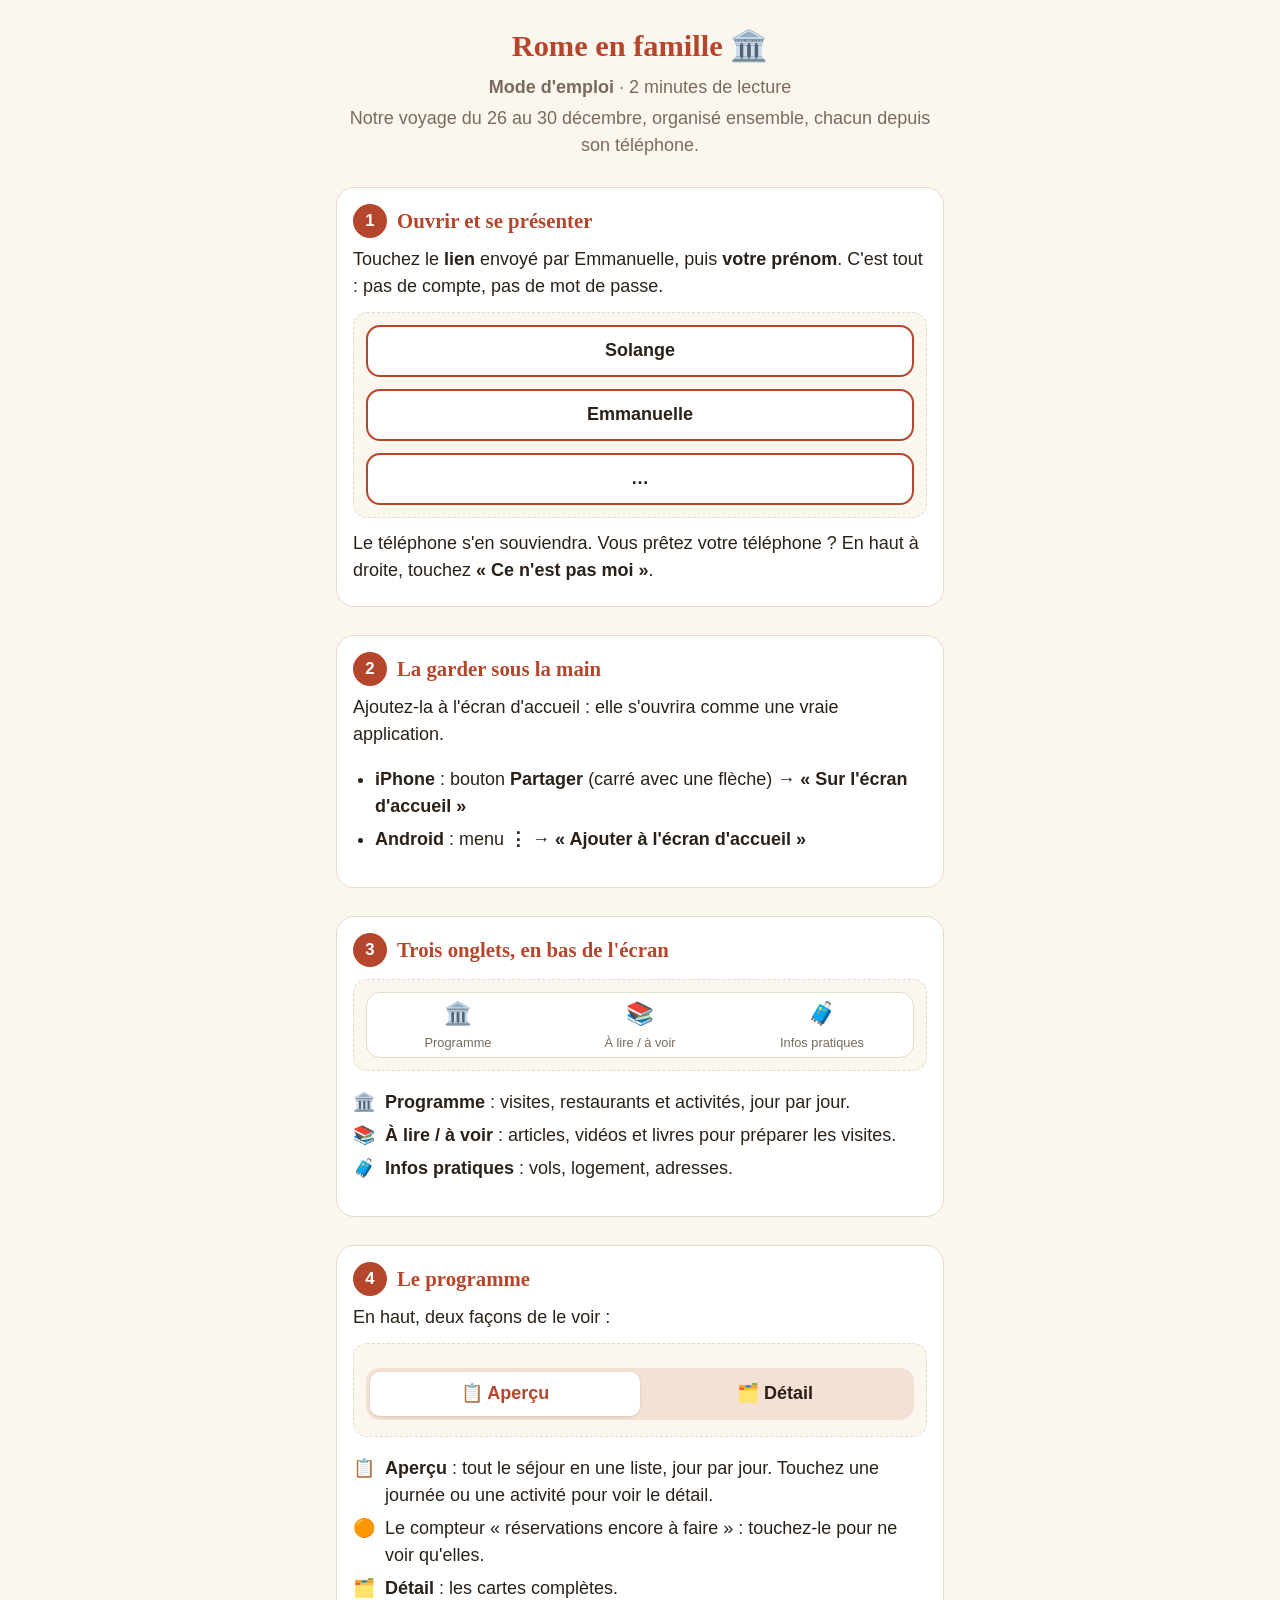
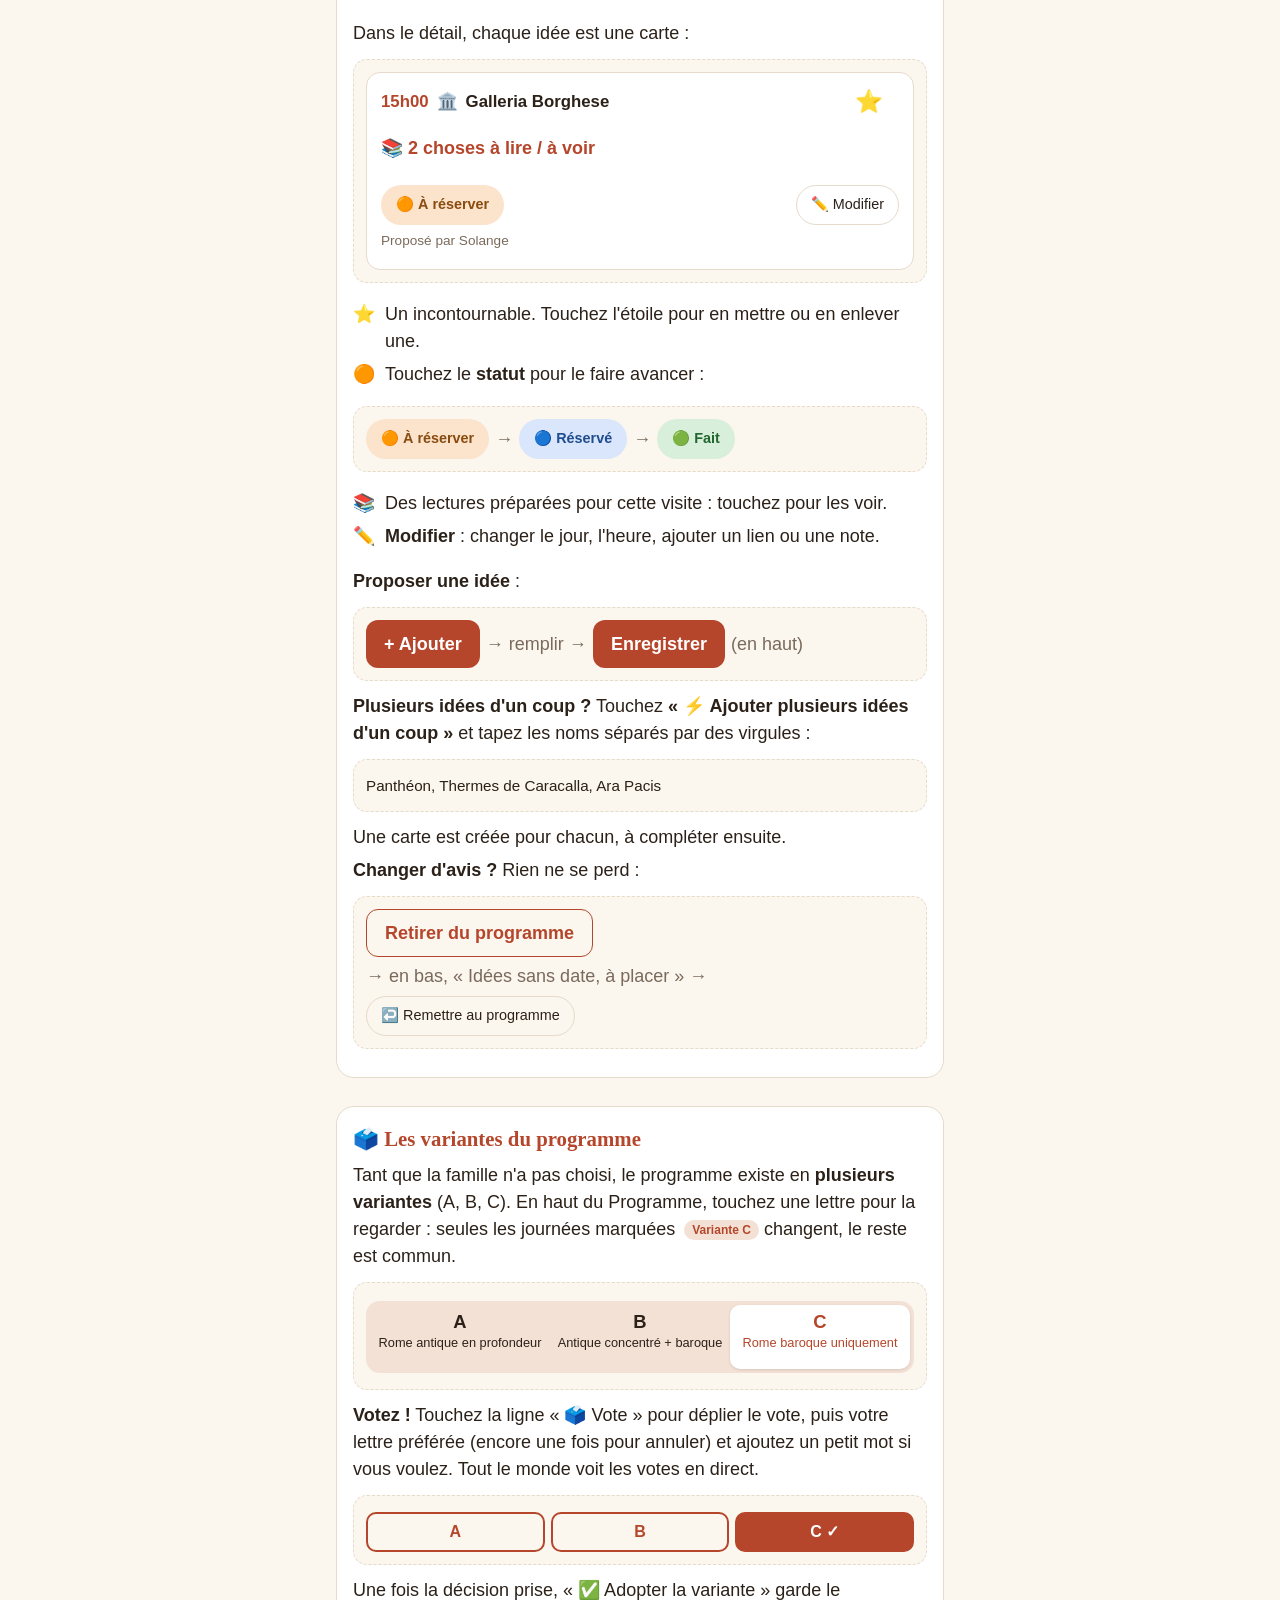
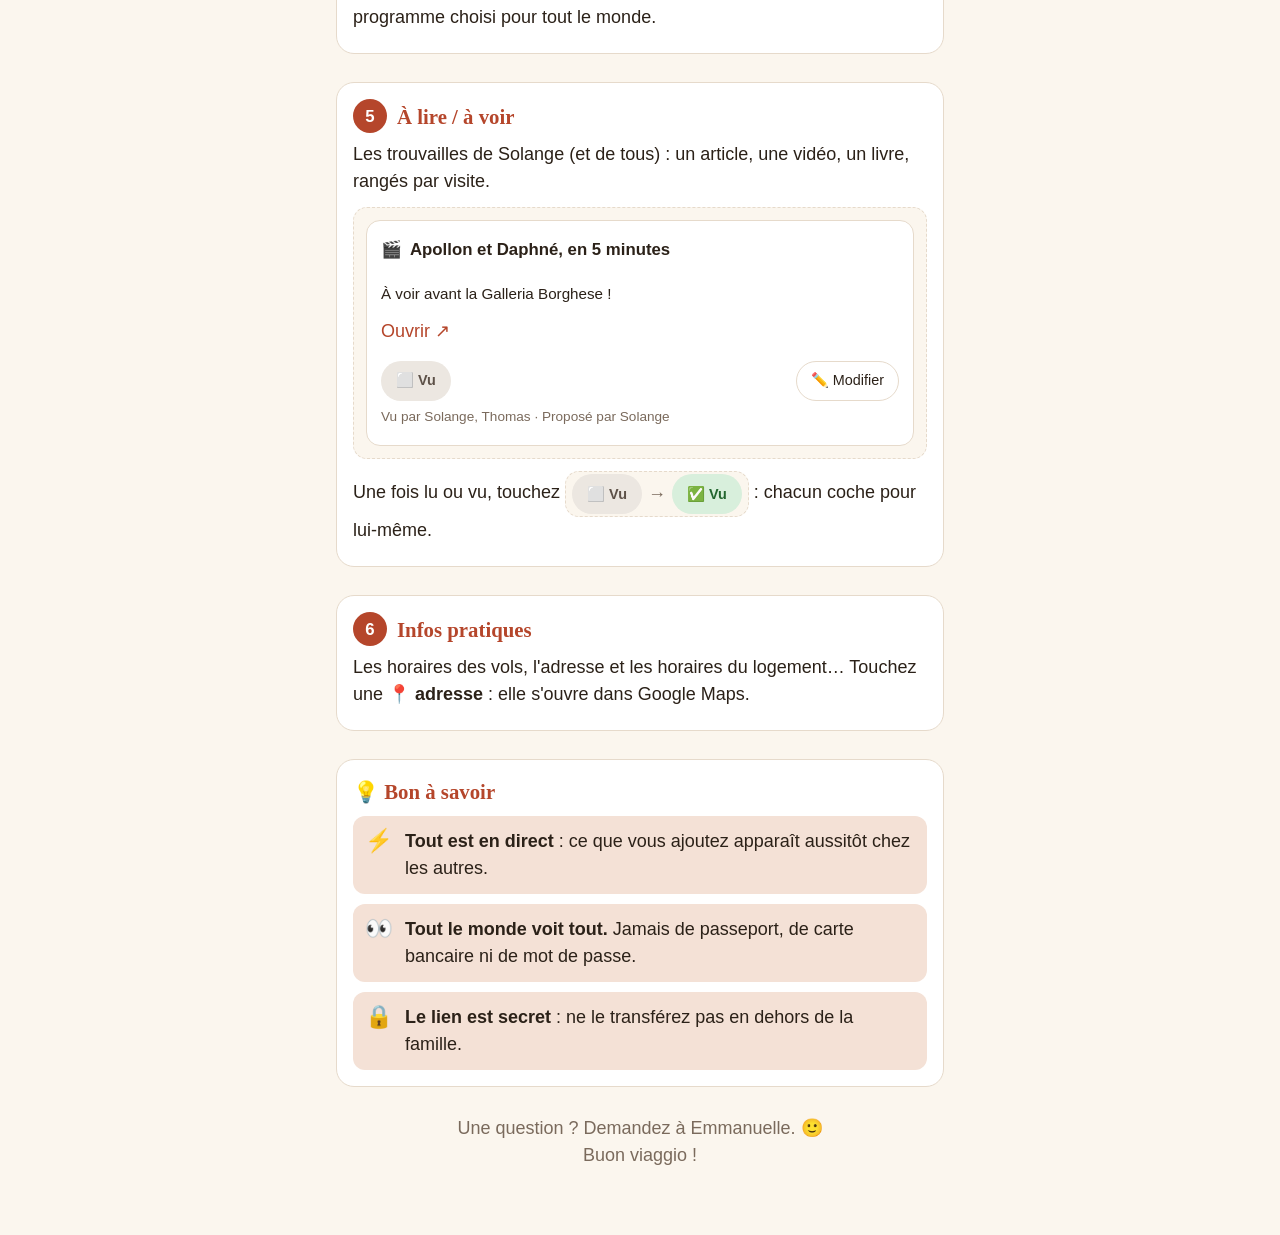
==== commit 659bab54: "Vote : module plus compact, plié par défaut Co-Authored-By: Claude Opus 5.5 <noreply@anthropic.com>" ====
--- a/guide.html
+++ b/guide.html
@@ -5,7 +5,7 @@
   <meta name="viewport" content="width=device-width, initial-scale=1">
   <title>Rome en famille · Mode d'emploi</title>
   <link rel="icon" type="image/png" sizes="32x32" href="favicon-32.png">
-  <link rel="stylesheet" href="style.css?v=20">
+  <link rel="stylesheet" href="style.css?v=21">
   <style>
     /* Mise en page propre au mode d'emploi (les cartes et boutons reprennent le style de l'application) */
     .guide {
@@ -325,7 +325,7 @@
       <div class="maquette">
         <div class="vues variantes"><button type="button"><b>A</b><span>Rome antique en profondeur</span></button><button type="button"><b>B</b><span>Antique concentré + baroque</span></button><button type="button" aria-pressed="true"><b>C</b><span>Rome baroque uniquement</span></button></div>
       </div>
-      <p><strong>Votez !</strong> Dans l'encadré « 🗳️ Quelle variante préférez-vous ? », touchez votre lettre préférée (encore une fois pour annuler) et ajoutez un petit mot si vous voulez. Tout le monde voit les votes en direct.</p>
+      <p><strong>Votez !</strong> Touchez la ligne « 🗳️ Vote » pour déplier le vote, puis votre lettre préférée (encore une fois pour annuler) et ajoutez un petit mot si vous voulez. Tout le monde voit les votes en direct.</p>
       <div class="maquette">
         <div class="boutons-vote"><span class="bouton-vote">A</span><span class="bouton-vote">B</span><span class="bouton-vote choisi">C ✓</span></div>
       </div>
--- a/style.css
+++ b/style.css
@@ -525,35 +525,67 @@
   font-size: 1.15rem;
 }
 
-/* --- Vote pour une variante --- */
+/* --- Vote pour une variante (plié par défaut) --- */
 
 .vote {
-  margin-top: 12px;
-  padding: 12px 14px;
+  margin-top: 10px;
   border: 1px solid var(--trait);
-  border-radius: 14px;
+  border-radius: 12px;
   background: var(--carte);
-}
-
-.titre-vote {
-  margin: 0 0 10px;
-  font-size: 1.05rem;
-  color: var(--texte);
+  font-size: 0.9rem;
+}
+
+.resume-vote {
+  display: flex;
+  justify-content: space-between;
+  align-items: center;
+  gap: 8px;
+  min-height: 44px;
+  padding: 0 12px;
+  cursor: pointer;
+  font-weight: 600;
+  list-style: none;
+}
+
+.resume-vote::-webkit-details-marker {
+  display: none;
+}
+
+.resume-vote::after {
+  content: "▾";
+  color: var(--accent);
+}
+
+.vote[open] .resume-vote::after {
+  content: "▴";
+}
+
+.a-vous {
+  margin-left: auto;
+  color: var(--accent);
+  font-weight: 700;
+  white-space: nowrap;
+}
+
+.vote > :not(summary) {
+  margin-left: 12px;
+  margin-right: 12px;
 }
 
 .boutons-vote {
   display: flex;
-  gap: 8px;
+  gap: 6px;
+  margin-top: 4px;
 }
 
 .bouton-vote {
   flex: 1;
-  min-height: 48px;
+  min-height: 40px;
   border: 2px solid var(--accent);
-  border-radius: 12px;
-  background: none;
-  color: var(--accent);
-  font-size: 1.15rem;
+  border-radius: 10px;
+  background: none;
+  color: var(--accent);
+  font-size: 1rem;
   font-weight: 700;
 }
 
@@ -564,18 +596,17 @@
 
 .resultats-vote {
   list-style: none;
-  margin: 14px 0 6px;
+  margin: 10px 12px 4px;
   padding: 0;
   display: grid;
-  gap: 8px;
+  gap: 6px;
 }
 
 .resultats-vote li {
   display: grid;
-  grid-template-columns: 1.4em 70px 1fr;
+  grid-template-columns: 1.2em 56px 1fr;
   align-items: center;
   gap: 8px;
-  font-size: 0.95rem;
 }
 
 .lettre-vote {
@@ -583,8 +614,8 @@
 }
 
 .barre-vote {
-  height: 10px;
-  border-radius: 5px;
+  height: 8px;
+  border-radius: 4px;
   background: var(--accent-doux);
   overflow: hidden;
 }
@@ -597,37 +628,42 @@
 
 .mots-vote {
   list-style: none;
-  margin: 8px 0;
+  margin-top: 6px;
+  margin-bottom: 6px;
   padding: 0;
-  font-size: 0.9rem;
   font-style: italic;
 }
 
 .mots-vote li {
-  margin: 4px 0;
+  margin: 3px 0;
 }
 
 .mot-vote {
   display: flex;
-  gap: 8px;
-  margin: 8px 0;
+  gap: 6px;
+  margin-top: 6px;
+  margin-bottom: 6px;
 }
 
 .mot-vote input {
   flex: 1;
   min-width: 0;
-  min-height: 44px;
+  min-height: 40px;
   padding: 0 10px;
   border: 1px solid var(--trait);
   border-radius: 10px;
   background: var(--fond);
   color: var(--texte);
   font: inherit;
-  font-size: 0.95rem;
+  font-size: 16px;
 }
 
 .mot-vote .bouton-secondaire {
-  min-height: 44px;
+  min-height: 40px;
+}
+
+.vote > p.discret:last-child {
+  margin-bottom: 10px;
 }
 
 .adopter {
